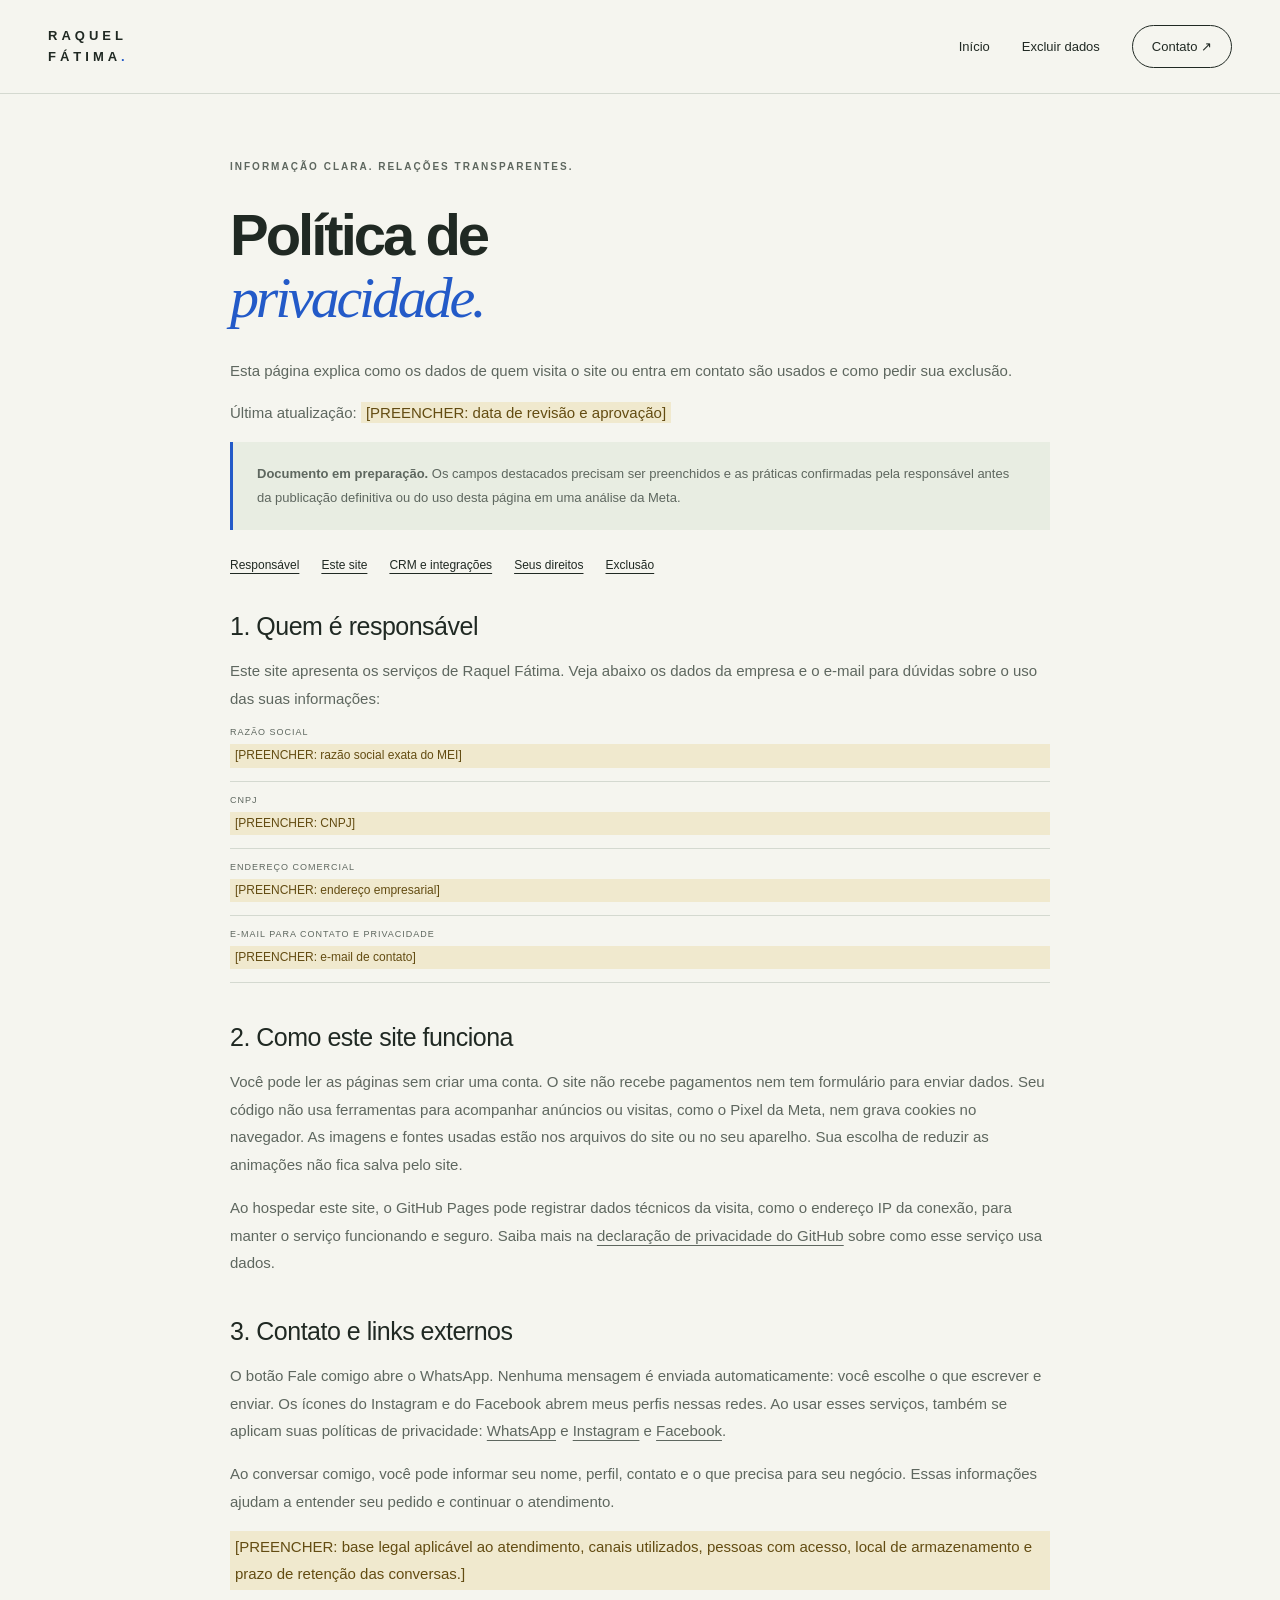
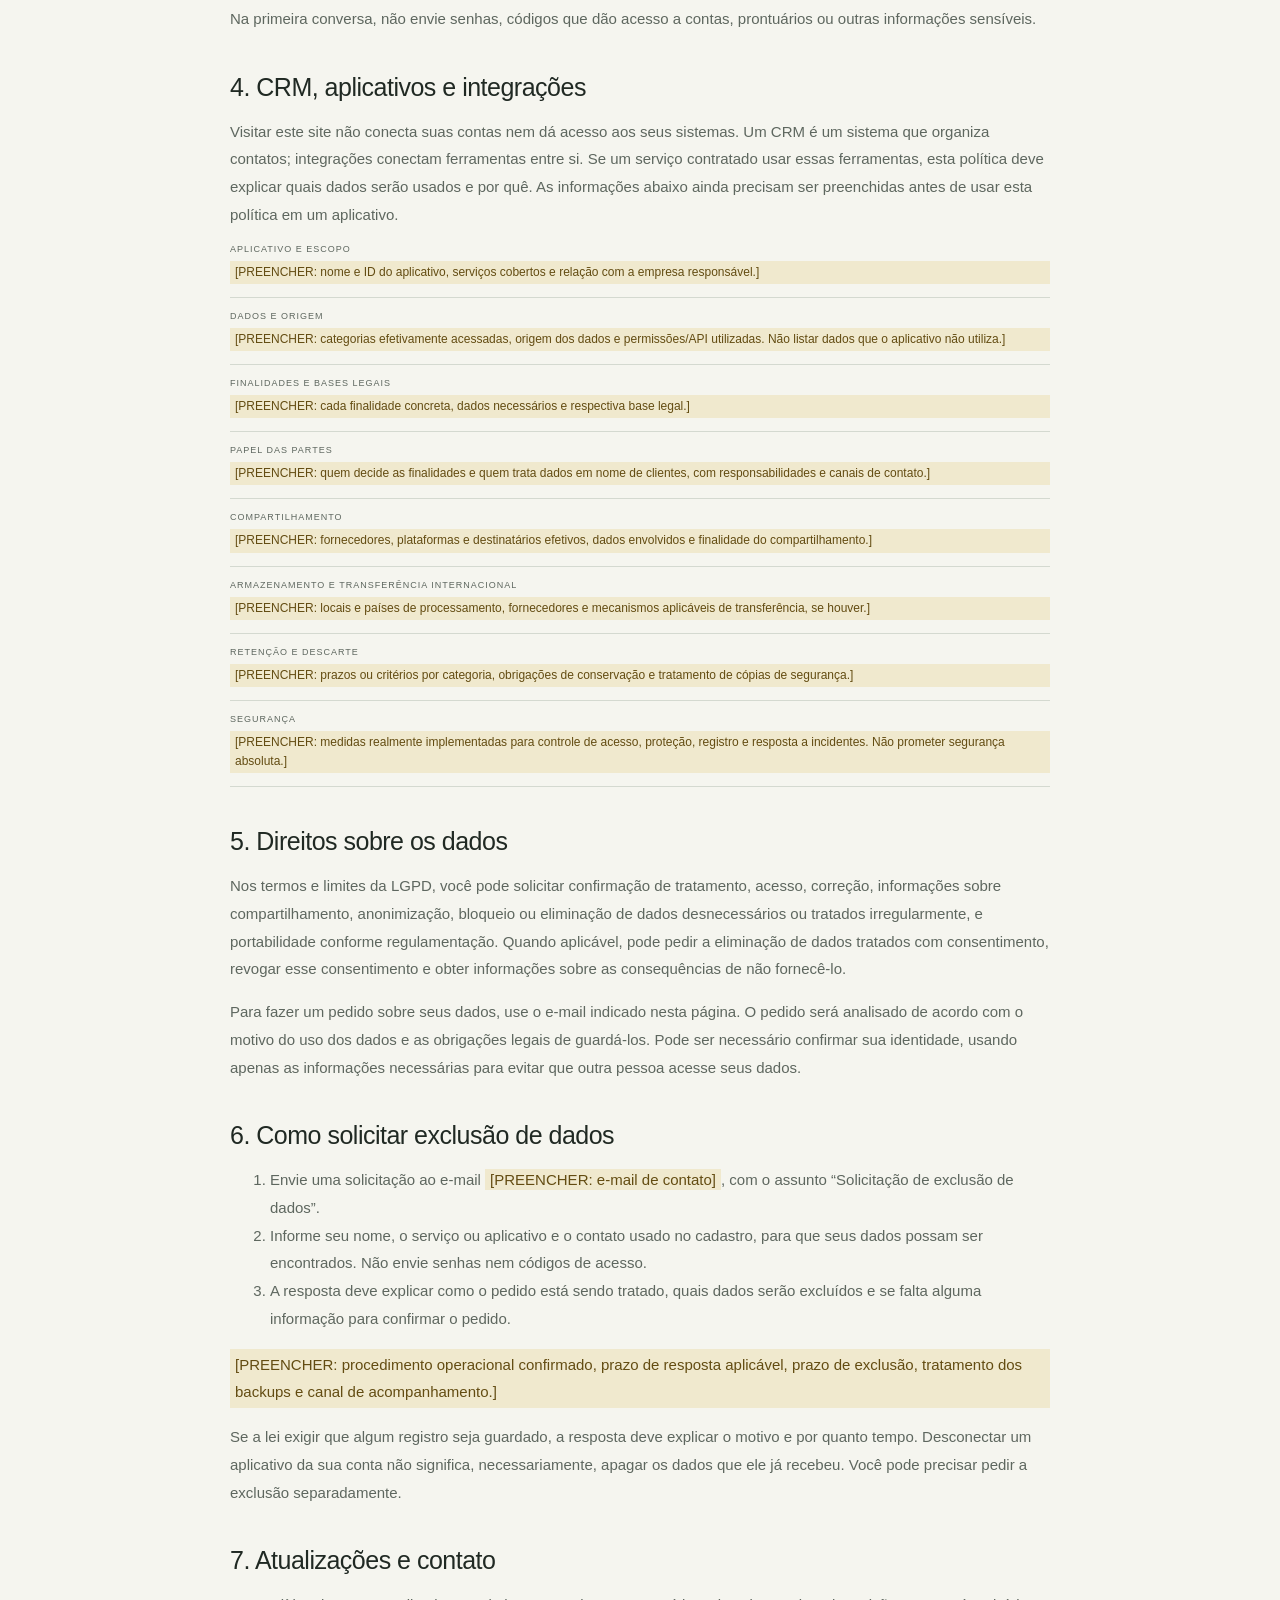
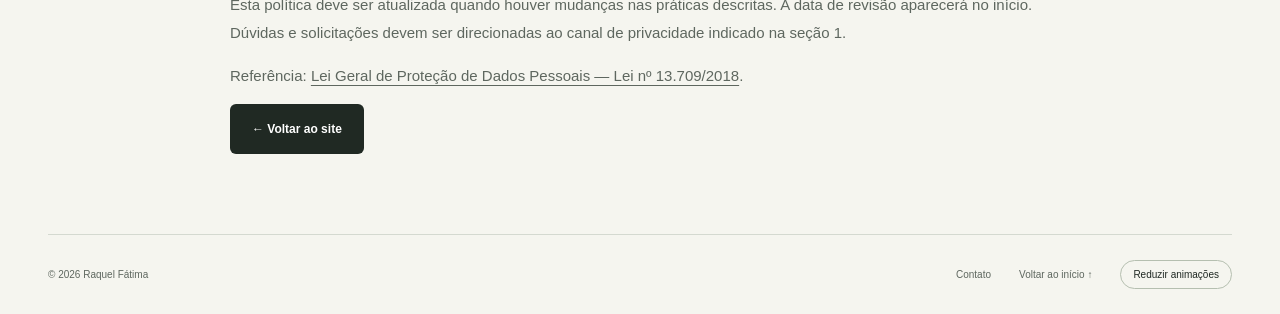
==== privacy.html @ 8220e541 "add site" ====
<!doctype html>
<html lang="pt-BR">
<head>
  <meta charset="utf-8"><meta name="viewport" content="width=device-width, initial-scale=1">
  <title>Política de privacidade | Raquel Fátima</title>
  <meta name="description" content="Informações de privacidade do site de Raquel Fátima, canais de contato e solicitação de exclusão de dados.">
  <meta name="theme-color" content="#f5f5ef">
  <meta property="og:type" content="website"><meta property="og:locale" content="pt_BR">
  <meta property="og:title" content="Política de privacidade | Raquel Fátima">
  <meta property="og:description" content="Transparência sobre o site, contato e tratamento de dados.">
  <link rel="canonical" href="https://raquelfatimaads.github.io/privacy.html">
  <meta property="og:url" content="https://raquelfatimaads.github.io/privacy.html">
  <meta property="og:site_name" content="Raquel Fátima">
  <link rel="icon" href="assets/favicon.svg" type="image/svg+xml"><link rel="stylesheet" href="assets/styles.css"><script src="assets/main.js" defer></script>
</head>
<body>
  <a class="skip" href="#conteudo">Pular para o conteúdo</a>
  <header class="header"><a class="brand" href="index.html" aria-label="Raquel Fátima — início">RAQUEL<span>FÁTIMA<span class="brand-dot">.</span></span></a><nav aria-label="Navegação principal"><a href="index.html">Início</a><a href="#exclusao">Excluir dados</a><a class="nav-cta" href="index.html#contato">Contato ↗</a></nav></header>
  <main id="conteudo" class="wrap legal">
    <p class="eyebrow">Informação clara. Relações transparentes.</p>
    <h1>Política de<br><span class="serif">privacidade.</span></h1>
    <p>Esta página explica como os dados de quem visita o site ou entra em contato são usados e como pedir sua exclusão.</p>
    <p>Última atualização: <span class="placeholder">[PREENCHER: data de revisão e aprovação]</span></p>
    <p class="notice"><strong>Documento em preparação.</strong> Os campos destacados precisam ser preenchidos e as práticas confirmadas pela responsável antes da publicação definitiva ou do uso desta página em uma análise da Meta.</p>
    <nav class="legal-nav" aria-label="Nesta página"><a href="#responsavel">Responsável</a><a href="#site">Este site</a><a href="#integracoes">CRM e integrações</a><a href="#direitos">Seus direitos</a><a href="#exclusao">Exclusão</a></nav>
    <section id="responsavel" class="legal-section"><h2>1. Quem é responsável</h2><p>Este site apresenta os serviços de Raquel Fátima. Veja abaixo os dados da empresa e o e-mail para dúvidas sobre o uso das suas informações:</p><dl><div><dt>Razão social</dt><dd class="placeholder">[PREENCHER: razão social exata do MEI]</dd></div><div><dt>CNPJ</dt><dd class="placeholder">[PREENCHER: CNPJ]</dd></div><div><dt>Endereço comercial</dt><dd class="placeholder">[PREENCHER: endereço empresarial]</dd></div><div><dt>E-mail para contato e privacidade</dt><dd class="placeholder">[PREENCHER: e-mail de contato]</dd></div></dl></section>
    <section id="site" class="legal-section"><h2>2. Como este site funciona</h2><p>Você pode ler as páginas sem criar uma conta. O site não recebe pagamentos nem tem formulário para enviar dados. Seu código não usa ferramentas para acompanhar anúncios ou visitas, como o Pixel da Meta, nem grava cookies no navegador. As imagens e fontes usadas estão nos arquivos do site ou no seu aparelho. Sua escolha de reduzir as animações não fica salva pelo site.</p><p>Ao hospedar este site, o GitHub Pages pode registrar dados técnicos da visita, como o endereço IP da conexão, para manter o serviço funcionando e seguro. Saiba mais na <a href="https://docs.github.com/en/site-policy/privacy-policies/github-general-privacy-statement">declaração de privacidade do GitHub</a> sobre como esse serviço usa dados.</p><h2>3. Contato e links externos</h2><p>O botão Fale comigo abre o WhatsApp. Nenhuma mensagem é enviada automaticamente: você escolhe o que escrever e enviar. Os ícones do Instagram e do Facebook abrem meus perfis nessas redes. Ao usar esses serviços, também se aplicam suas políticas de privacidade: <a href="https://www.whatsapp.com/legal/privacy-policy">WhatsApp</a> e <a href="https://privacycenter.instagram.com/policy/">Instagram</a> e <a href="https://www.facebook.com/privacy/policy/">Facebook</a>.</p><p>Ao conversar comigo, você pode informar seu nome, perfil, contato e o que precisa para seu negócio. Essas informações ajudam a entender seu pedido e continuar o atendimento.</p><p class="placeholder">[PREENCHER: base legal aplicável ao atendimento, canais utilizados, pessoas com acesso, local de armazenamento e prazo de retenção das conversas.]</p><p>Na primeira conversa, não envie senhas, códigos que dão acesso a contas, prontuários ou outras informações sensíveis.</p></section>
    <section id="integracoes" class="legal-section"><h2>4. CRM, aplicativos e integrações</h2><p>Visitar este site não conecta suas contas nem dá acesso aos seus sistemas. Um CRM é um sistema que organiza contatos; integrações conectam ferramentas entre si. Se um serviço contratado usar essas ferramentas, esta política deve explicar quais dados serão usados e por quê. As informações abaixo ainda precisam ser preenchidas antes de usar esta política em um aplicativo.</p><dl><div><dt>Aplicativo e escopo</dt><dd class="placeholder">[PREENCHER: nome e ID do aplicativo, serviços cobertos e relação com a empresa responsável.]</dd></div><div><dt>Dados e origem</dt><dd class="placeholder">[PREENCHER: categorias efetivamente acessadas, origem dos dados e permissões/API utilizadas. Não listar dados que o aplicativo não utiliza.]</dd></div><div><dt>Finalidades e bases legais</dt><dd class="placeholder">[PREENCHER: cada finalidade concreta, dados necessários e respectiva base legal.]</dd></div><div><dt>Papel das partes</dt><dd class="placeholder">[PREENCHER: quem decide as finalidades e quem trata dados em nome de clientes, com responsabilidades e canais de contato.]</dd></div><div><dt>Compartilhamento</dt><dd class="placeholder">[PREENCHER: fornecedores, plataformas e destinatários efetivos, dados envolvidos e finalidade do compartilhamento.]</dd></div><div><dt>Armazenamento e transferência internacional</dt><dd class="placeholder">[PREENCHER: locais e países de processamento, fornecedores e mecanismos aplicáveis de transferência, se houver.]</dd></div><div><dt>Retenção e descarte</dt><dd class="placeholder">[PREENCHER: prazos ou critérios por categoria, obrigações de conservação e tratamento de cópias de segurança.]</dd></div><div><dt>Segurança</dt><dd class="placeholder">[PREENCHER: medidas realmente implementadas para controle de acesso, proteção, registro e resposta a incidentes. Não prometer segurança absoluta.]</dd></div></dl></section>
    <section id="direitos" class="legal-section"><h2>5. Direitos sobre os dados</h2><p>Nos termos e limites da LGPD, você pode solicitar confirmação de tratamento, acesso, correção, informações sobre compartilhamento, anonimização, bloqueio ou eliminação de dados desnecessários ou tratados irregularmente, e portabilidade conforme regulamentação. Quando aplicável, pode pedir a eliminação de dados tratados com consentimento, revogar esse consentimento e obter informações sobre as consequências de não fornecê-lo.</p><p>Para fazer um pedido sobre seus dados, use o e-mail indicado nesta página. O pedido será analisado de acordo com o motivo do uso dos dados e as obrigações legais de guardá-los. Pode ser necessário confirmar sua identidade, usando apenas as informações necessárias para evitar que outra pessoa acesse seus dados.</p></section>
    <section id="exclusao" class="legal-section"><h2>6. Como solicitar exclusão de dados</h2><ol><li>Envie uma solicitação ao e-mail <span class="placeholder">[PREENCHER: e-mail de contato]</span>, com o assunto “Solicitação de exclusão de dados”.</li><li>Informe seu nome, o serviço ou aplicativo e o contato usado no cadastro, para que seus dados possam ser encontrados. Não envie senhas nem códigos de acesso.</li><li>A resposta deve explicar como o pedido está sendo tratado, quais dados serão excluídos e se falta alguma informação para confirmar o pedido.</li></ol><p class="placeholder">[PREENCHER: procedimento operacional confirmado, prazo de resposta aplicável, prazo de exclusão, tratamento dos backups e canal de acompanhamento.]</p><p>Se a lei exigir que algum registro seja guardado, a resposta deve explicar o motivo e por quanto tempo. Desconectar um aplicativo da sua conta não significa, necessariamente, apagar os dados que ele já recebeu. Você pode precisar pedir a exclusão separadamente.</p></section>
    <section><h2>7. Atualizações e contato</h2><p>Esta política deve ser atualizada quando houver mudanças nas práticas descritas. A data de revisão aparecerá no início. Dúvidas e solicitações devem ser direcionadas ao canal de privacidade indicado na seção 1.</p><p>Referência: <a href="https://www.planalto.gov.br/ccivil_03/_ato2015-2018/2018/lei/l13709.htm">Lei Geral de Proteção de Dados Pessoais — Lei nº 13.709/2018</a>.</p></section>
    <a class="button primary" href="index.html">← Voltar ao site</a>
  </main>
  <footer class="footer wrap"><span>© <span data-year>2026</span> Raquel Fátima</span><a href="index.html#contato">Contato</a><a href="#conteudo">Voltar ao início ↑</a><button class="motion-toggle" type="button" aria-pressed="false" hidden>Reduzir animações</button></footer>
</body>
</html>
---- assets/styles.css ----
:root{--paper:#f5f5ef;--white:#fff;--ink:#202923;--muted:#5e675f;--sage:#dfe6d9;--blue:#235ac8;--line:#d4d9d0;--radius:6px;--wrap:1220px}*{box-sizing:border-box}html{scroll-behavior:smooth;scroll-padding-top:110px}body{margin:0;background:var(--paper);color:var(--ink);font-family:Arial,Helvetica,sans-serif;-webkit-font-smoothing:antialiased}a{color:inherit;text-decoration:none}button{font:inherit}a,button{-webkit-tap-highlight-color:transparent}a:focus-visible,button:focus-visible,summary:focus-visible{outline:3px solid var(--blue);outline-offset:6px}::selection{background:#c8d6ee}.wrap{width:min(var(--wrap),calc(100% - 96px));margin:auto}.header{padding:25px 48px;max-width:1440px;margin:auto;display:flex;align-items:center;justify-content:space-between;gap:30px;border-bottom:1px solid var(--line)}.brand{font-size:13px;letter-spacing:4px;line-height:1.55;font-weight:700}.brand>span{display:block}.brand-dot{color:var(--blue)}nav{display:flex;align-items:center;gap:32px;font-size:13px}nav a:hover,.text-link:hover{color:var(--blue)}.nav-cta{border:1px solid var(--ink);padding:13px 19px;border-radius:30px}.nav-cta span{margin-left:18px}.skip{position:fixed;top:-100px;left:16px;z-index:20;padding:16px;background:white}.skip:focus{top:12px}.hero{display:grid;grid-template-columns:1.15fr 1fr;gap:55px;align-items:center;padding-top:74px;padding-bottom:66px}.eyebrow{font-size:10px;line-height:1.7;text-transform:uppercase;letter-spacing:2px;font-weight:700;margin:0 0 27px}.status-dot{display:inline-block;width:7px;height:7px;background:var(--blue);border-radius:50%;margin-right:8px}h1,h2,h3,p{margin-top:0}h1{font-size:clamp(42px,4.6vw,66px);line-height:1.07;letter-spacing:-3px;margin-bottom:28px;font-weight:600}.serif{font-family:Georgia,'Times New Roman',serif;font-weight:400;font-style:italic;letter-spacing:-.055em;color:var(--blue)}.intro{max-width:485px;font-size:16px;line-height:1.8;color:var(--muted)}.actions{display:flex;gap:20px;align-items:center;flex-wrap:wrap;margin-top:30px}.button{display:inline-flex;align-items:center;justify-content:center;gap:22px;padding:18px 22px;border-radius:var(--radius);font-size:12px;font-weight:700;transition:transform .25s,background .25s}.button:hover{transform:translateY(-3px)}.primary{background:var(--ink);color:white}.primary:hover{background:var(--blue)}.text-link{font-size:12px;border-bottom:1px solid;padding-bottom:5px}.hero-note{font-size:8px;letter-spacing:1.6px;margin-top:42px;color:var(--muted)}.hero-note span{margin:0 12px}.connection-art{height:475px;position:relative;overflow:hidden;border-radius:150px 150px 8px 8px;background:linear-gradient(145deg,#e6ebdf,#d6dfcf 60%,#e9ede3);border:1px solid #d2dbcc}.art-grid{position:absolute;inset:0;background-image:radial-gradient(#697c5f45 1px,transparent 1px);background-size:20px 20px;mask-image:linear-gradient(transparent,#000)}.art-label{position:absolute;top:42px;text-align:center;width:100%;font-size:8px;letter-spacing:2px}.orbit{position:absolute;width:325px;height:325px;border:1px solid #8fa18466;border-radius:50%;top:83px;left:calc(50% - 162px)}.orbit-two{width:240px;height:240px;top:125px;left:calc(50% - 120px)}.orbit-one:after{content:'';position:absolute;top:46px;left:46px;width:9px;height:9px;border-radius:50%;background:var(--blue)}.art-center{position:absolute;top:167px;left:calc(50% - 65px);width:130px;height:130px;border:1px solid #f5f5ef88;border-radius:50%;display:flex;align-items:center;justify-content:center;flex-direction:column;background:var(--ink);color:var(--paper);box-shadow:0 16px 30px #34463420}.art-center>span{font-family:Georgia,serif;font-size:54px;line-height:1.1;font-style:italic}.art-center small{font-size:6px;letter-spacing:2px;line-height:1.7;text-align:center}.node{position:absolute;display:flex;align-items:center;gap:10px;padding:15px;background:#fffffff2;border:1px solid #fff;border-radius:7px;box-shadow:0 14px 25px #35472a12;animation:float 4.6s ease-in-out 1}.node small{display:block;font-size:7px;color:var(--muted);letter-spacing:1.6px;margin-bottom:6px}.node strong{font-size:11px;white-space:nowrap}.node-icon{color:var(--blue);font-size:24px;width:32px}.node-check{color:#4e6842;font-size:10px;margin-left:8px}.node-top{top:96px;left:8%}.node-middle{right:4%;top:244px;animation-delay:.3s}.node-bottom{left:10%;bottom:64px;animation-delay:.2s}.art-footer{position:absolute;bottom:21px;left:25px;right:25px;font-size:7px;letter-spacing:1.3px;display:flex;justify-content:space-between}.art-footer>span{font-size:18px}.expertise{border-block:1px solid var(--line);padding:24px 0}.expertise .wrap{display:flex;justify-content:space-between;align-items:center;gap:30px}.expertise span{font-size:8px;letter-spacing:1.8px;color:var(--muted)}.expertise p{margin:0;font-size:14px}.expertise b{font-size:13px;color:var(--blue);margin:0 20px;font-weight:400}.section{padding-block:100px}.section-heading{max-width:650px;margin-bottom:48px}h2{font-size:clamp(32px,3.2vw,46px);font-weight:500;line-height:1.15;letter-spacing:-1.8px;margin-bottom:22px}.muted{color:#788274}.section-heading>p:last-child{color:var(--muted);font-size:14px;line-height:1.8;max-width:465px}.services{display:grid;grid-template-columns:repeat(2,1fr);gap:18px}.service{padding:28px 28px 25px;background:#fbfcf8;border:1px solid var(--line);border-radius:var(--radius);display:flex;flex-direction:column;transition:transform .3s}.service:hover{transform:translateY(-5px)}.service-sage{background:var(--sage)}.service-top{display:flex;justify-content:space-between;align-items:center;margin-bottom:42px;font-size:10px;color:var(--muted)}.service-top>span:last-child{font-size:29px;color:var(--blue)}h3{font-size:27px;letter-spacing:-1px;line-height:1.15;font-weight:500;margin-bottom:20px}.service p{font-size:13px;line-height:1.8;color:var(--muted)}.service ul{list-style:none;padding:0;margin:6px 0 30px;font-size:11px;line-height:2.4}.service li:before{content:'↗';color:var(--blue);margin-right:10px}.service>a{border-top:1px solid #cbd2c4;padding-top:20px;display:flex;justify-content:space-between;gap:12px;margin-top:auto;font-size:11px;font-weight:700}.about-section{background:#e9ede4;padding:72px 0}.about{display:grid;grid-template-columns:1fr 1fr;gap:100px;align-items:center}.signature-panel{min-height:405px;background:#dbe3d4;padding:32px;position:relative;border:1px solid #cbd6c3;overflow:hidden}.signature-panel:after{content:'';position:absolute;right:-110px;top:70px;width:340px;height:340px;border:1px solid #a9b69f;border-radius:50%;pointer-events:none}.signature-panel>.eyebrow{font-size:8px}.monogram{font-family:Georgia,serif;line-height:1;font-size:155px;font-style:italic;letter-spacing:-16px;position:relative;z-index:1;margin:28px 0;color:var(--ink)}.monogram span{color:var(--blue)}.signature-panel p{font-size:18px;line-height:1.4;letter-spacing:-.5px}.signature-panel em{font-family:Georgia,serif;font-size:23px}.signature-panel a{display:inline-block;margin-top:16px;font-size:10px;letter-spacing:1px;border-bottom:1px solid;padding-bottom:6px;position:relative;z-index:1}.about-copy p:not(.eyebrow){font-size:15px;line-height:1.85;color:var(--muted)}.about-rule{border-top:1px solid #c5cdbf;display:flex;flex-direction:column;gap:9px;font-size:12px;padding-top:22px;margin-top:30px}.steps{display:grid;grid-template-columns:repeat(3,1fr);gap:46px;list-style:none;padding:0;margin:0}.steps li{border-top:1px solid var(--line);padding-top:24px}.steps li>span{display:block;font-family:Georgia,serif;font-style:italic;color:var(--blue);font-size:32px;margin-bottom:23px}.steps h3{font-size:20px;letter-spacing:-.5px}.steps p{font-size:13px;line-height:1.8;color:var(--muted);max-width:300px}.contact-section{background:var(--ink);color:var(--paper);padding:76px 0}.contact{display:flex;align-items:center;justify-content:space-between;gap:30px}.contact h2{font-size:clamp(36px,4.5vw,62px);letter-spacing:-2px}.contact .serif{color:#c2d5b1}.contact .eyebrow{color:#b8c5ae;font-size:8px}.contact p:not(.eyebrow){font-size:14px;color:#d3dacc;line-height:1.7}.light{background:var(--paper);color:var(--ink);margin-top:15px}.contact p.contact-small{font-size:10px;margin:15px 0 0}.contact-symbol{font-size:170px;color:#b8c9a8;font-weight:100;padding-right:30px}.business{padding-block:60px;display:grid;grid-template-columns:1fr 1fr;gap:60px}.business .eyebrow{margin-bottom:16px;font-size:8px}.business h2{font-size:21px;letter-spacing:-.5px}.business p{font-size:12px;color:var(--muted)}dl{margin:0}dl>div{padding:0 0 13px;margin-bottom:13px;border-bottom:1px solid var(--line)}dt{font-size:9px;color:var(--muted);text-transform:uppercase;letter-spacing:1px;margin-bottom:7px}dd{font-size:12px;line-height:1.6;margin:0;overflow-wrap:anywhere}.footer{display:flex;gap:28px;align-items:center;flex-wrap:wrap;border-top:1px solid var(--line);padding-block:25px;font-size:10px;color:var(--muted)}.footer>span{margin-right:auto}.motion-toggle{background:transparent;border:1px solid #b5bfb0;border-radius:20px;padding:8px 12px;font-size:10px;color:var(--ink);cursor:pointer}.reveal.is-visible{animation:reveal .7s ease-out both}.motion-off *{animation:none!important;transition:none!important}.motion-off{scroll-behavior:auto}.legal{max-width:820px;padding-block:64px 80px}.legal h1{font-size:clamp(36px,5vw,58px);margin-top:25px}.legal h2{font-size:25px;margin:40px 0 16px;letter-spacing:-.5px}.legal p,.legal li{font-size:15px;line-height:1.85;color:var(--muted)}.legal a:not(.button){text-decoration:underline;text-underline-offset:4px}.legal .notice{padding:20px 24px;background:#e8ede2;border-left:3px solid var(--blue);font-size:13px}.legal .placeholder{color:#634c12;background:#f0e9ce;padding:2px 5px;overflow-wrap:anywhere}.legal-nav{display:flex;gap:13px 22px;flex-wrap:wrap;margin:28px 0;font-size:12px}.legal ul{padding-left:22px}.legal .eyebrow{font-size:10px}.legal-section{scroll-margin-top:25px}
@keyframes float{0%,100%{transform:translateY(0)}50%{transform:translateY(-9px)}}@keyframes reveal{from{opacity:.35;transform:translateY(17px)}to{opacity:1;transform:none}}
@media(min-width:1500px){.header{max-width:1316px}.hero{padding-block:100px}.connection-art{height:510px}.node-bottom{bottom:80px}}
@media(max-width:1000px){.wrap{width:calc(100% - 56px)}.header{padding-inline:28px}nav{gap:18px}.hero{gap:24px}h1{letter-spacing:-2px}.connection-art{height:420px}.node{padding:12px;gap:6px}.node strong{font-size:10px}.node-top{left:4%;top:87px}.node-middle{right:3%;top:234px}.node-bottom{left:5%;bottom:41px}.art-center{top:150px}.art-footer{bottom:12px;font-size:6px}.about{gap:45px}.service{padding:22px}.expertise b{margin-inline:10px}.expertise .wrap>span{max-width:140px;line-height:1.8}}
@media(max-width:760px){html{scroll-padding-top:25px}.header{align-items:flex-start;padding:20px 24px}.brand{font-size:11px}nav{gap:12px 18px;justify-content:flex-end;flex-wrap:wrap;max-width:255px;font-size:11px}.nav-cta{padding:8px 12px}.nav-cta span{margin-left:6px}.wrap{width:calc(100% - 48px)}.hero{grid-template-columns:1fr;padding-top:48px;gap:35px;padding-bottom:40px}h1{font-size:clamp(39px,8vw,58px)}.intro{font-size:15px}.eyebrow{font-size:9px;margin-bottom:23px}.hero-note{margin-top:25px;line-height:1.8;font-size:7px}.connection-art{height:400px;border-radius:130px 130px 6px 6px;max-width:470px;width:100%;margin:auto}.node-top{left:10%}.node-middle{right:7%;top:220px}.node-bottom{bottom:40px;left:12%}.art-center{top:145px}.orbit{top:60px}.orbit-two{top:102px}.art-label{top:35px}.expertise .wrap{flex-direction:column;gap:12px;align-items:flex-start}.expertise .wrap>span{max-width:none}.expertise p{font-size:12px;line-height:2}.expertise b{margin-inline:8px}.section{padding-block:64px}.section-heading{margin-bottom:30px}.services{grid-template-columns:1fr;gap:16px}.service{padding:26px}.service-top{margin-bottom:24px}.service h3 br{display:none}.service ul{margin-bottom:20px}.about-section{padding-block:48px}.about{grid-template-columns:1fr;gap:38px}.signature-panel{min-height:350px}.monogram{font-size:130px}.steps{grid-template-columns:1fr;gap:18px}.steps li{display:grid;grid-template-columns:45px 1fr;gap:0 15px}.steps li>span{grid-row:span 2}.steps h3{margin-bottom:9px}.steps p{max-width:none}.contact-section{padding-block:55px}.contact-symbol{display:none}.contact h2{font-size:39px}.contact .eyebrow{max-width:260px}.business{grid-template-columns:1fr;gap:30px;padding-block:42px}.footer{gap:20px;font-size:10px}.footer>span{flex-basis:100%}.legal{padding-top:38px}.legal h2{font-size:23px}}
@media(prefers-reduced-motion:reduce){html{scroll-behavior:auto}*,*:before,*:after{animation:none!important;transition:none!important}}
.legal-nav{max-width:none;justify-content:flex-start}

.expertise p{line-height:2}.expertise b{margin-inline:10px}

/* Service clarity and accessible FAQ */
.hero h1{font-size:clamp(37px,3.8vw,55px);letter-spacing:-2px}.hero h1 .serif{font-size:.94em}.service .service-subtitle{font-size:12px;margin-top:-9px;color:var(--blue)}.faq-section{border-top:1px solid var(--line)}.faq-list{max-width:900px}.faq-list details{border-bottom:1px solid var(--line);padding:0 0 4px}.faq-list summary{cursor:pointer;padding:23px 28px 23px 0;font-size:17px;line-height:1.5;font-weight:600}.faq-list summary::marker{color:var(--blue)}.faq-list details[open] summary{color:var(--blue)}.faq-list details p{max-width:750px;color:var(--muted);font-size:15px;line-height:1.85;margin:0 0 24px 19px}.faq-contact{font-size:14px;margin-top:28px;line-height:1.9}.faq-contact a{font-size:14px}.service{scroll-margin-top:30px}@media(max-width:760px){.hero h1{font-size:clamp(32px,7.6vw,48px);letter-spacing:-1.5px}.faq-list summary{font-size:16px}.faq-list details p{font-size:14px}}

.faq-services{max-width:750px;padding-left:35px;margin:0 0 24px;color:var(--muted);font-size:15px;line-height:1.8}.faq-services li{margin-bottom:12px}@media(max-width:760px){.faq-services{font-size:14px}}

.service .service-explainer{font-size:15px;font-weight:600;color:var(--blue);line-height:1.5;margin:0 0 17px}.service ul{line-height:1.8}.service li{margin-bottom:10px}.service h3{margin-bottom:12px}

.social-links{display:flex;flex-wrap:wrap;gap:14px;margin-top:24px}.social-links a{display:inline-flex;align-items:center;gap:10px;min-height:44px;padding:10px 15px;border:1px solid #8b9a81;border-radius:6px;font-size:13px;color:var(--paper)}.social-links a:hover{background:#ffffff12}.social-links svg,.instagram-profile svg{flex-shrink:0}.signature-panel .instagram-profile{display:inline-flex;align-items:center;gap:10px}.contact-section a:focus-visible{outline-color:#c2d5b1}
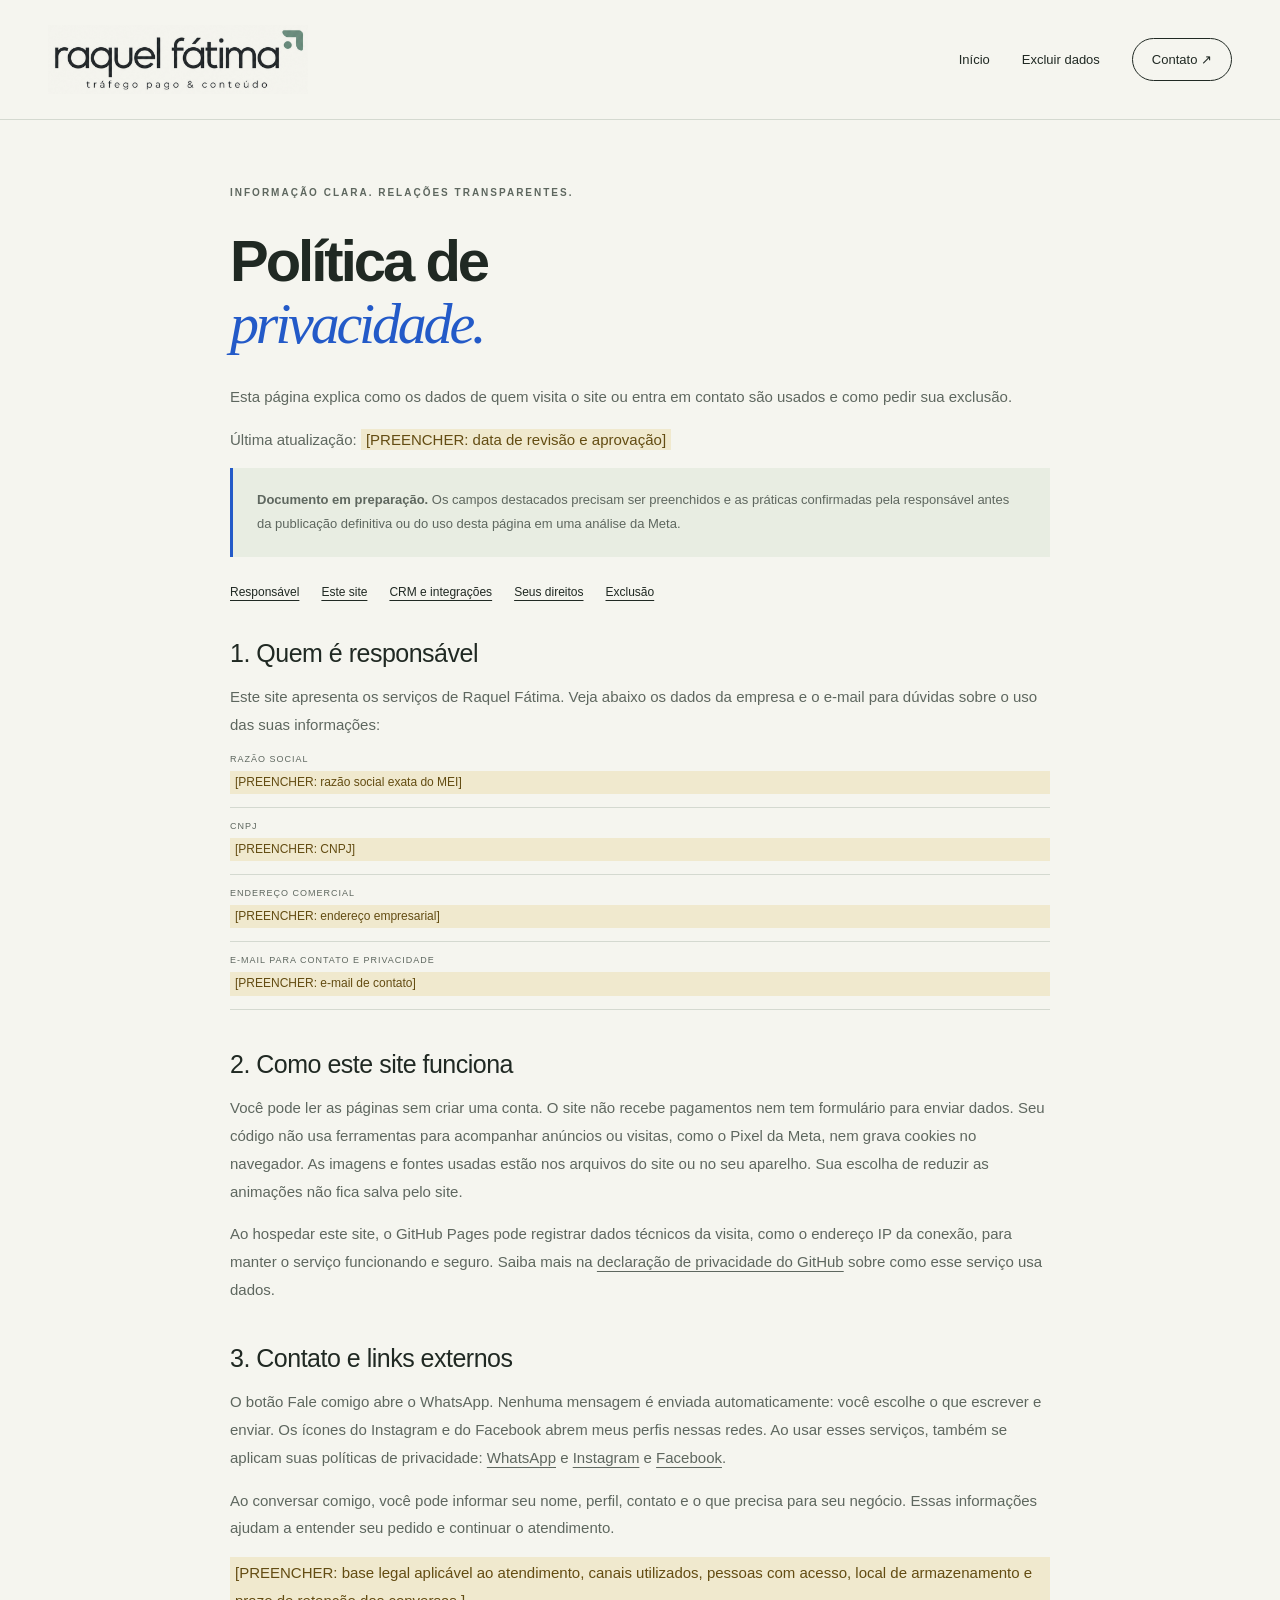
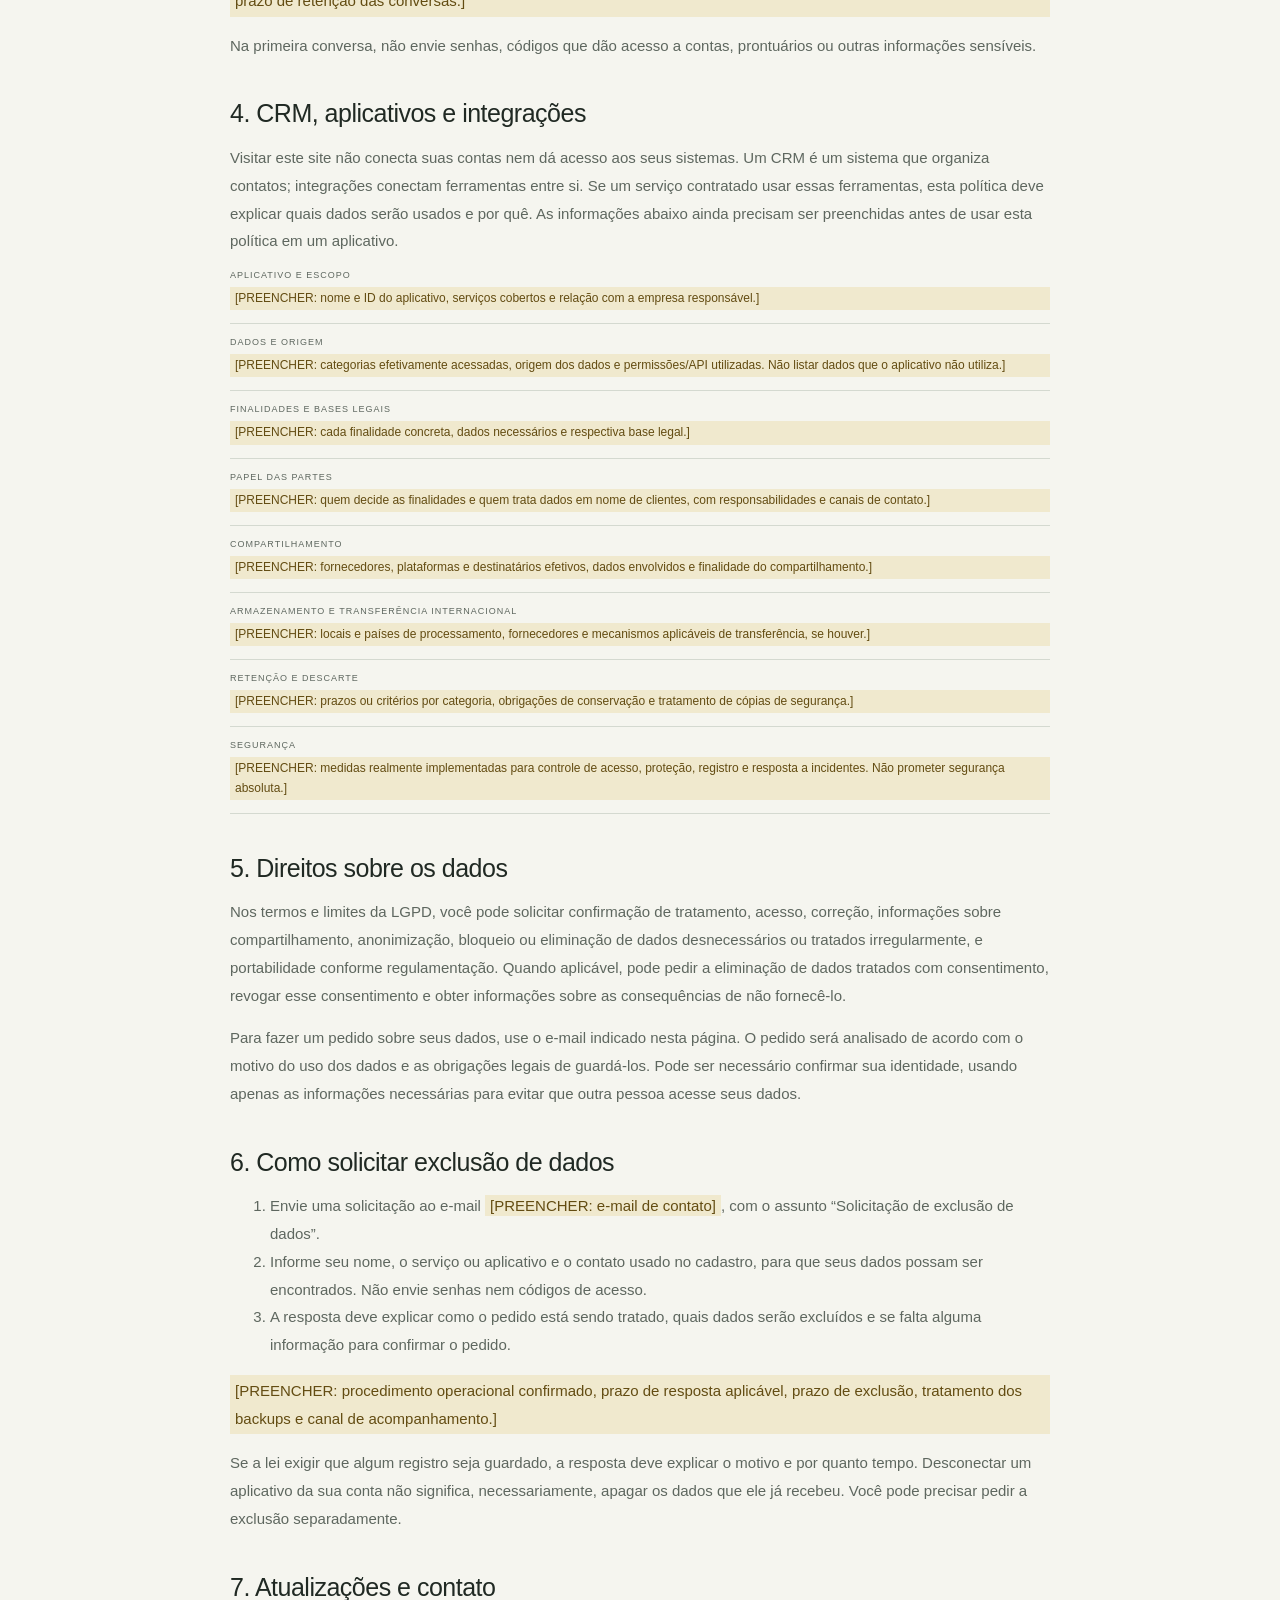
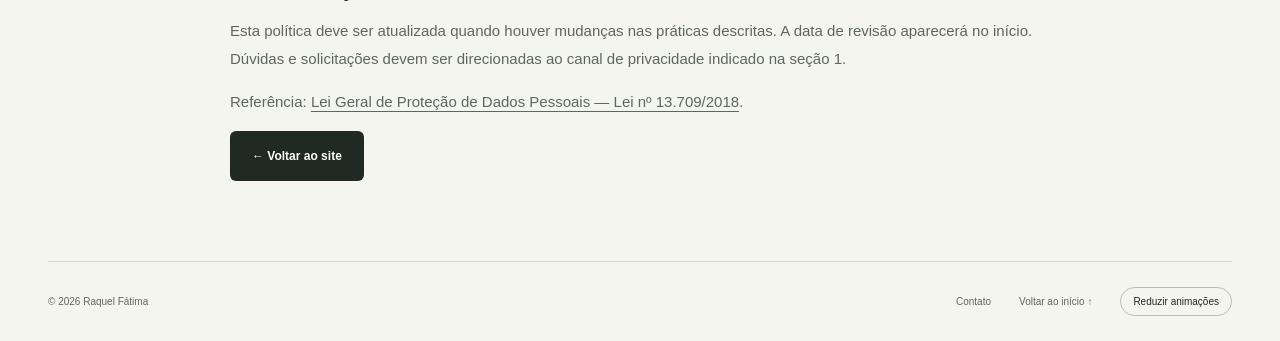
==== commit 3ed56ae2: "add" ====
--- a/privacy.html
+++ b/privacy.html
@@ -15,7 +15,7 @@
 </head>
 <body>
   <a class="skip" href="#conteudo">Pular para o conteúdo</a>
-  <header class="header"><a class="brand" href="index.html" aria-label="Raquel Fátima — início">RAQUEL<span>FÁTIMA<span class="brand-dot">.</span></span></a><nav aria-label="Navegação principal"><a href="index.html">Início</a><a href="#exclusao">Excluir dados</a><a class="nav-cta" href="index.html#contato">Contato ↗</a></nav></header>
+  <header class="header"><a class="brand" href="index.html" aria-label="Raquel Fátima — início"><span class="logo-window"><img src="assets/raquel-fatima-logo.png" width="1254" height="1254" alt="Raquel Fátima — tráfego pago &amp; conteúdo" decoding="async"></span></a><nav aria-label="Navegação principal"><a href="index.html">Início</a><a href="#exclusao">Excluir dados</a><a class="nav-cta" href="index.html#contato">Contato ↗</a></nav></header>
   <main id="conteudo" class="wrap legal">
     <p class="eyebrow">Informação clara. Relações transparentes.</p>
     <h1>Política de<br><span class="serif">privacidade.</span></h1>
--- a/assets/styles.css
+++ b/assets/styles.css
@@ -16,3 +16,13 @@
 .service .service-explainer{font-size:15px;font-weight:600;color:var(--blue);line-height:1.5;margin:0 0 17px}.service ul{line-height:1.8}.service li{margin-bottom:10px}.service h3{margin-bottom:12px}
 
 .social-links{display:flex;flex-wrap:wrap;gap:14px;margin-top:24px}.social-links a{display:inline-flex;align-items:center;gap:10px;min-height:44px;padding:10px 15px;border:1px solid #8b9a81;border-radius:6px;font-size:13px;color:var(--paper)}.social-links a:hover{background:#ffffff12}.social-links svg,.instagram-profile svg{flex-shrink:0}.signature-panel .instagram-profile{display:inline-flex;align-items:center;gap:10px}.contact-section a:focus-visible{outline-color:#c2d5b1}
+
+/* Display the supplied original logo without its large surrounding margins. */
+.logo-window{display:block;position:relative;width:260px;aspect-ratio:3.75;overflow:hidden;mix-blend-mode:multiply}
+.logo-window img{position:absolute;display:block;width:139.333333%;max-width:none;height:auto;left:-20%;top:-212.5%}
+.header .brand{flex-shrink:0;letter-spacing:normal;line-height:normal}
+.signature-logo{position:relative;z-index:1;margin:50px 0 42px;mix-blend-mode:multiply}
+.signature-logo .logo-window{width:100%;max-width:380px}
+.journey .journey-logo{width:140px;flex-shrink:0}
+.journey .journey-top{flex-wrap:wrap;row-gap:12px}
+@media(max-width:760px){.header{flex-wrap:wrap;align-items:center;gap:16px}.header .logo-window{width:225px}.header nav{max-width:none;gap:15px;justify-content:flex-start}.signature-logo{margin:42px 0}.journey .journey-logo{width:125px}}
